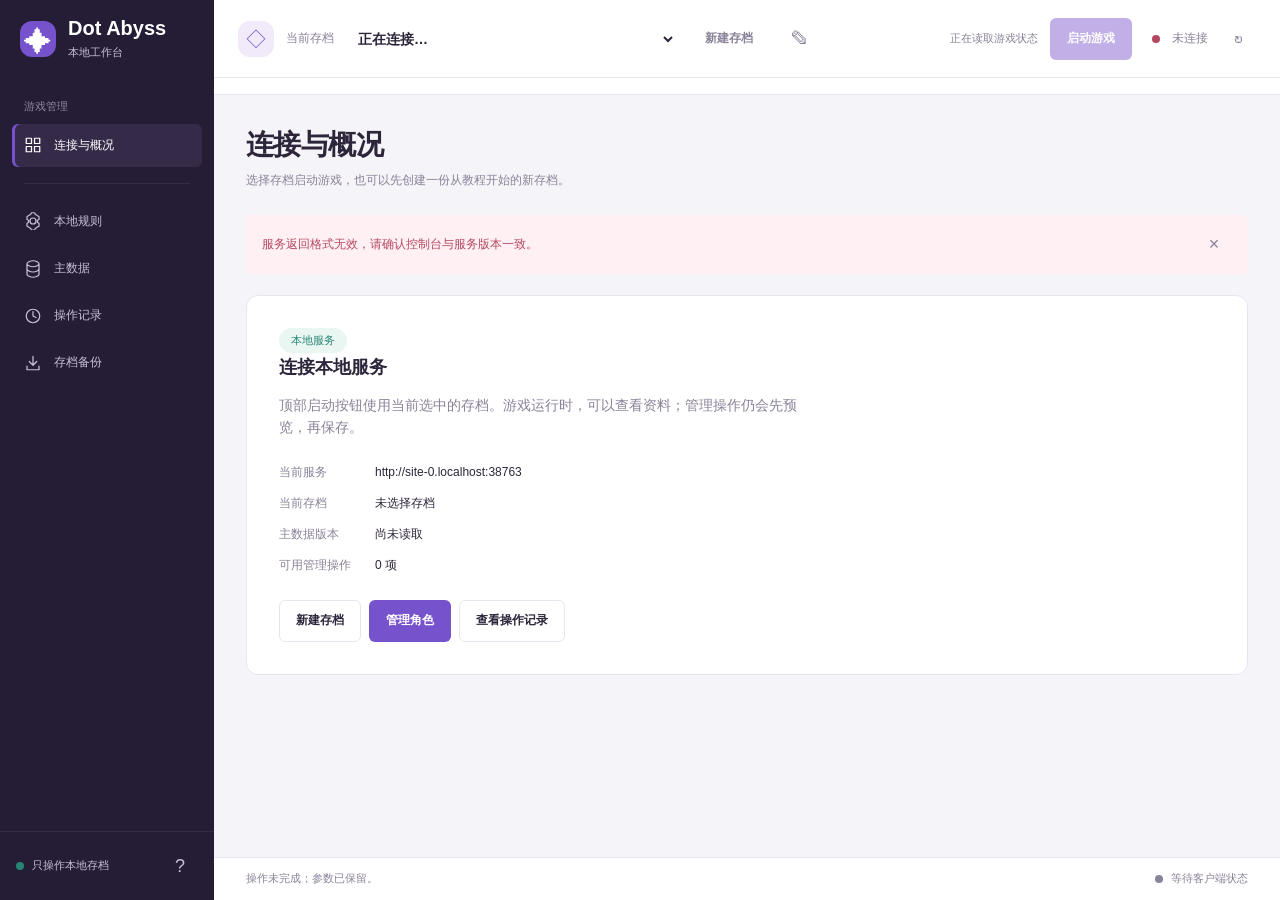
==== console/web/index.html @ f557e8e4 "Add local server, launcher and translation integration" ====
<!doctype html>
<html lang="zh-CN">
  <head>
    <meta charset="utf-8" />
    <meta name="viewport" content="width=device-width, initial-scale=1" />
    <meta name="color-scheme" content="light" />
    <title>Dot Abyss · 启动器与工作台</title>
    <link rel="stylesheet" href="style.css" />
    <script src="labels.js" defer></script>
    <script src="vocabulary.js" defer></script>
    <script src="launcher.js" defer></script>
    <script src="fields.js" defer></script>
    <script src="demo.js" defer></script>
    <script src="app.js" defer></script>
  </head>
  <body>
    <div class="app-shell">
      <aside class="sidebar">
        <a class="brand" href="#" aria-label="Dot Abyss 本地工作台"
          ><span class="brand-mark" aria-hidden="true">✦</span
          ><span><strong>Dot Abyss</strong><small>本地工作台</small></span></a
        >
        <div class="nav-caption">游戏管理</div>
        <nav id="navigation" aria-label="功能分类"></nav>
        <div class="sidebar-bottom">
          <span class="local-dot"></span><span>只操作本地存档</span
          ><button id="help-button" class="icon-button" aria-label="使用说明">
            ?
          </button>
        </div>
      </aside>
      <div class="app-main">
        <header class="topbar">
          <div class="profile-picker">
            <span class="profile-avatar" aria-hidden="true">◇</span
            ><label for="profile-select">当前存档</label
            ><select id="profile-select" aria-label="选择当前存档">
              <option>正在连接…</option>
            </select>
            <button
              id="create-profile-button"
              class="button ghost"
              type="button"
            >
              新建存档
            </button>
            <button
              id="rename-profile-button"
              class="icon-button"
              type="button"
              title="重命名存档"
              aria-label="重命名存档"
            >
              ✎
            </button>
          </div>
          <div class="launcher-actions">
            <span id="launcher-hint" class="launcher-hint"
              >正在读取游戏状态</span
            >
            <button
              id="launch-game-button"
              class="button primary"
              type="button"
              disabled
            >
              启动游戏
            </button>
          </div>
          <div class="connection">
            <span id="connection-dot" class="status-dot pending"></span
            ><span id="connection-label">连接本地服务</span
            ><button
              id="refresh-button"
              class="icon-button"
              title="刷新（F5）"
              aria-label="刷新"
            >
              ↻
            </button>
          </div>
        </header>
        <div
          id="profile-context"
          class="profile-context"
          aria-live="polite"
        ></div>
        <div id="demo-banner" class="demo-banner" hidden>
          界面演示 · 使用合成数据，所有操作均不会修改真实存档
        </div>
        <main>
          <div class="page-heading">
            <div>
              <h1 id="page-title">连接与概况</h1>
              <p id="page-description">正在读取本地服务支持的管理功能。</p>
            </div>
            <span id="page-count" class="count-badge" hidden></span>
          </div>
          <div id="error-banner" class="error-banner" role="alert" hidden>
            <span id="error-message"></span
            ><button
              id="dismiss-error"
              class="icon-button"
              aria-label="关闭提示"
            >
              ×
            </button>
          </div>
          <div id="workspace" aria-live="polite"></div>
        </main>
        <footer class="statusbar">
          <span id="status-message">正在初始化工作台…</span
          ><span class="sync"
            ><span id="sync-dot" class="status-dot muted"></span
            ><span id="sync-label">等待客户端状态</span></span
          >
        </footer>
      </div>
    </div>
    <dialog id="picker-dialog">
      <div class="dialog-heading">
        <div>
          <h2 id="picker-title">选择内容</h2>
          <p id="picker-subtitle">按名称或 ID 搜索</p>
        </div>
        <button class="icon-button" data-close-dialog aria-label="关闭">
          ×
        </button>
      </div>
      <div class="search-row">
        <input
          id="picker-query"
          type="search"
          placeholder="输入名称或 ID"
        /><button id="picker-search" class="button secondary">搜索</button>
      </div>
      <div id="picker-results" class="picker-results"></div>
      <div class="dialog-footer">
        <span id="picker-count"></span>
        <div>
          <button id="picker-prev" class="button ghost">上一页</button
          ><button id="picker-next" class="button ghost">下一页</button
          ><button id="picker-confirm" class="button primary">填入选择</button>
        </div>
      </div>
    </dialog>
    <dialog id="detail-dialog">
      <div class="dialog-heading">
        <h2 id="detail-title">数据明细</h2>
        <button class="icon-button" data-close-dialog aria-label="关闭">
          ×
        </button>
      </div>
      <pre id="detail-content" class="json-content"></pre>
      <div class="dialog-footer">
        <span>原始字段用于核对；修改请使用对应操作。</span
        ><button class="button secondary" data-close-dialog>关闭</button>
      </div>
    </dialog>
    <dialog id="help-dialog">
      <div class="dialog-heading">
        <h2>让修改可见，也可追溯</h2>
        <button class="icon-button" data-close-dialog aria-label="关闭">
          ×
        </button>
      </div>
      <div class="help-content">
        <p>
          选择存档后，从左侧进入功能，填写参数，先预览再应用。应用后留意底部同步状态。
        </p>
        <p>
          存档数据只读；角色成长、解锁、领取奖励使用各自的操作。主数据和规则有独立的版本校验。
        </p>
        <p>
          当前战斗与整轮远征可能保留入场时的状态。需要切页、重新登录或下一轮生效的修改，会在预览中明确说明。
        </p>
        <p>
          存档备份页支持导出、导入和恢复预览。仅打开备份文件不会覆盖当前进度。
        </p>
        <p>快捷键：F5 刷新，Ctrl+F 搜索当前列表。</p>
      </div>
    </dialog>
    <dialog id="profile-dialog" class="profile-dialog">
      <form id="profile-form">
        <div class="dialog-heading">
          <div>
            <h2 id="profile-dialog-title">新建存档</h2>
            <p id="profile-dialog-description">
              独立保存进度，从新手教程开始。
            </p>
          </div>
          <button
            type="button"
            class="icon-button"
            data-close-dialog
            aria-label="关闭"
          >
            ×
          </button>
        </div>
        <div class="profile-form-fields">
          <label for="profile-label">存档名称</label
          ><input
            id="profile-label"
            name="label"
            maxlength="64"
            required
            autocomplete="off"
            placeholder="例如：第一次冒险"
          />
          <div id="player-name-field">
            <label for="profile-player-name">游戏昵称</label
            ><input
              id="profile-player-name"
              name="player_name"
              maxlength="32"
              autocomplete="off"
              placeholder="可留空"
            />
            <p>
              留空时使用存档名称；名称超过昵称上限时使用“司令官”。存档名称与游戏昵称可以不同。
            </p>
          </div>
          <p
            id="profile-form-error"
            class="profile-form-error"
            role="alert"
            hidden
          ></p>
        </div>
        <div class="dialog-footer">
          <span>已有存档与内部标识保持不变。</span>
          <div>
            <button type="button" class="button secondary" data-close-dialog>
              取消</button
            ><button
              id="save-profile-button"
              class="button primary"
              type="submit"
            >
              创建存档
            </button>
          </div>
        </div>
      </form>
    </dialog>
  </body>
</html>
---- console/web/style.css ----
:root {
  --nav: #241d35;
  --nav-hover: #352b49;
  --nav-text: #c9bfdc;
  --nav-active: #ffffff;
  --page: #f5f4f8;
  --surface: #ffffff;
  --ink: #2d253a;
  --muted: #8a8298;
  --line: #e9e5ee;
  --accent: #7652cc;
  --accent-hover: #6541b8;
  --accent-soft: #f0eafa;
  --green: #258572;
  --green-soft: #eaf6f1;
  --amber: #a77532;
  --amber-soft: #fff5e5;
  --red: #b54860;
  --red-soft: #fff0f3;
  --white: #ffffff;
  --backdrop: #241d3570;
  --space-1: 4px;
  --space-2: 8px;
  --space-3: 12px;
  --space-4: 16px;
  --space-5: 20px;
  --space-6: 24px;
  --space-8: 32px;
  --space-10: 40px;
  --radius-small: 6px;
  --radius: 12px;
  --radius-large: 18px;
  --radius-pill: 999px;
  --border: 1px;
  --focus: 3px;
  --sidebar: 214px;
  --topbar: 78px;
  --statusbar: 42px;
  --list-width: 330px;
  --app-min: 920px;
  --field-min: 220px;
  --dialog-width: 900px;
  --dialog-height: 680px;
  --font-xs: 11px;
  --font-small: 12px;
  --font: 14px;
  --font-medium: 15px;
  --font-large: 18px;
  --font-title: 28px;
  --font-brand: 20px;
  --line-height: 1.6;
  --icon: 18px;
  --avatar: 36px;
  --control: 42px;
  --header-row: 48px;
  --shadow: 0 18px 70px #241d3526;
  --duration: 140ms;
  --disabled-opacity: 0.45;
  --table-height: 440px;
  --cell-min: 7ch;
  --cell-text-min: 12ch;
  --cell-text-max: 32ch;
  --profile-dialog-width: 560px;
  --source-font: 10px;
}
* {
  box-sizing: border-box;
}
body {
  margin: 0;
  background: var(--page);
  color: var(--ink);
  font:
    var(--font) / var(--line-height) "Segoe UI Variable",
    "Microsoft YaHei UI",
    sans-serif;
  font-variant-numeric: tabular-nums;
  min-width: 0;
}
button,
input,
select,
textarea {
  font: inherit;
}
button,
select {
  cursor: pointer;
}
button {
  transition:
    background var(--duration),
    color var(--duration);
}
button:disabled {
  cursor: not-allowed;
  opacity: var(--disabled-opacity);
}
button:focus-visible,
a:focus-visible,
input:focus-visible,
textarea:focus-visible,
select:focus-visible {
  outline: var(--focus) solid var(--accent);
  outline-offset: var(--border);
}
input,
select,
textarea {
  border: var(--border) solid var(--line);
  border-radius: var(--radius-small);
  padding: var(--space-3);
  background: var(--surface);
  color: var(--ink);
  min-width: 0;
}
input:hover,
select:hover,
textarea:hover {
  border-color: var(--muted);
}
input:focus,
select:focus,
textarea:focus {
  border-color: var(--accent);
  outline: none;
  box-shadow: 0 0 0 var(--focus) var(--accent-soft);
}
textarea {
  width: 100%;
  resize: vertical;
  line-height: var(--line-height);
}
input[readonly],
textarea[readonly],
select:disabled {
  background: var(--page);
  color: var(--muted);
}
h1,
h2,
h3,
p {
  margin: 0;
}
h1 {
  font-size: var(--font-title);
  line-height: 1.3;
  font-weight: 650;
  letter-spacing: -0.02em;
}
h2 {
  font-size: var(--font-large);
  font-weight: 650;
}
h3 {
  font-size: var(--font-medium);
  font-weight: 650;
}
svg {
  width: var(--icon);
  height: var(--icon);
  flex-shrink: 0;
  fill: none;
  stroke: currentColor;
  stroke-width: 1.65;
  stroke-linecap: round;
  stroke-linejoin: round;
}
.app-shell {
  display: grid;
  grid-template-columns: var(--sidebar) minmax(0, 1fr);
  min-height: 100vh;
}
.sidebar {
  background: var(--nav);
  color: var(--nav-text);
  display: flex;
  flex-direction: column;
  position: sticky;
  top: 0;
  height: 100vh;
}
.brand {
  display: flex;
  align-items: center;
  gap: var(--space-3);
  height: var(--topbar);
  padding: var(--space-5);
  color: var(--white);
  text-decoration: none;
}
.brand-mark {
  display: grid;
  place-items: center;
  color: var(--white);
  font-size: var(--font-title);
  width: var(--avatar);
  height: var(--avatar);
  background: var(--accent);
  border-radius: var(--radius);
}
.brand strong {
  display: block;
  font-size: var(--font-brand);
  line-height: 1.2;
  font-weight: 650;
}
.brand small {
  color: var(--nav-text);
  font-size: var(--font-xs);
}
.nav-caption {
  color: var(--nav-text);
  opacity: 0.65;
  font-size: var(--font-xs);
  padding: var(--space-5) var(--space-6) var(--space-2);
}
#navigation {
  overflow-y: auto;
  flex: 1;
  padding: 0 var(--space-3) var(--space-4);
  scrollbar-width: thin;
  scrollbar-color: var(--nav-hover) transparent;
}
.nav-button {
  display: flex;
  align-items: center;
  gap: var(--space-3);
  width: 100%;
  border: 0;
  background: transparent;
  color: var(--nav-text);
  text-align: left;
  padding: var(--space-3);
  border-radius: var(--radius-small);
  margin-bottom: var(--space-1);
  font-size: var(--font-small);
}
.nav-button:hover {
  color: var(--white);
  background: var(--nav-hover);
}
.nav-button.active {
  background: var(--nav-hover);
  color: var(--nav-active);
  box-shadow: inset var(--focus) 0 0 var(--accent);
}
.nav-divider {
  height: var(--border);
  background: var(--nav-hover);
  margin: var(--space-4) var(--space-3);
}
.sidebar-bottom {
  display: flex;
  align-items: center;
  gap: var(--space-2);
  padding: var(--space-4);
  font-size: var(--font-xs);
  border-top: var(--border) solid var(--nav-hover);
}
.sidebar-bottom .icon-button {
  margin-left: auto;
  color: var(--nav-text);
}
.local-dot,
.status-dot {
  width: var(--space-2);
  height: var(--space-2);
  border-radius: var(--radius-pill);
  background: var(--green);
  flex-shrink: 0;
}
.status-dot.pending {
  background: var(--amber);
}
.status-dot.error {
  background: var(--red);
}
.status-dot.muted {
  background: var(--muted);
}
.app-main {
  min-width: 0;
  display: flex;
  flex-direction: column;
}
.topbar {
  min-height: var(--topbar);
  display: flex;
  justify-content: space-between;
  align-items: center;
  padding: var(--space-3) var(--space-6);
  border-bottom: var(--border) solid var(--line);
  background: var(--surface);
  gap: var(--space-5);
  flex-wrap: wrap;
}
.profile-picker,
.connection {
  display: flex;
  align-items: center;
  gap: var(--space-3);
  font-size: var(--font-small);
  min-width: 0;
  flex-wrap: wrap;
}
.profile-picker label {
  color: var(--muted);
}
.profile-picker select {
  border: 0;
  font-size: var(--font);
  font-weight: 600;
  width: var(--list-width);
  max-width: 100%;
  min-width: 0;
  padding: var(--space-2);
}
.profile-avatar {
  width: var(--avatar);
  height: var(--avatar);
  display: grid;
  place-items: center;
  border-radius: var(--radius);
  color: var(--accent);
  background: var(--accent-soft);
  font-size: var(--font-brand);
}
.connection {
  color: var(--muted);
}
.launcher-actions {
  display: flex;
  align-items: center;
  gap: var(--space-3);
  margin-left: auto;
  min-width: 0;
}
.launcher-hint {
  font-size: var(--font-xs);
  color: var(--muted);
  max-width: var(--list-width);
  overflow-wrap: anywhere;
}
.profile-context {
  display: flex;
  flex-wrap: wrap;
  align-items: center;
  gap: var(--space-2) var(--space-6);
  padding: var(--space-2) var(--space-6);
  background: var(--surface);
  border-bottom: var(--border) solid var(--line);
  color: var(--muted);
  font-size: var(--font-xs);
  overflow-wrap: anywhere;
}
.profile-context.mismatch {
  color: var(--amber);
  background: var(--amber-soft);
}
.profile-context .button {
  min-height: auto;
  padding: var(--space-1) var(--space-2);
  font-size: inherit;
}
.icon-button {
  display: inline-grid;
  place-items: center;
  width: var(--avatar);
  height: var(--avatar);
  border: 0;
  border-radius: var(--radius-small);
  background: transparent;
  color: var(--muted);
  font-size: var(--font-large);
}
.icon-button:hover {
  background: var(--accent-soft);
  color: var(--accent);
}
main {
  padding: var(--space-8);
  flex: 1;
  min-width: 0;
}
.page-heading {
  display: flex;
  justify-content: space-between;
  gap: var(--space-6);
  align-items: center;
  margin-bottom: var(--space-6);
}
.page-heading p {
  color: var(--muted);
  margin-top: var(--space-2);
  font-size: var(--font-small);
  max-width: 80ch;
}
.count-badge,
.badge {
  display: inline-flex;
  align-items: center;
  gap: var(--space-1);
  color: var(--accent);
  background: var(--accent-soft);
  border-radius: var(--radius-pill);
  padding: var(--space-1) var(--space-3);
  font-size: var(--font-xs);
  white-space: nowrap;
}
.badge.good {
  color: var(--green);
  background: var(--green-soft);
}
.badge.warning {
  color: var(--amber);
  background: var(--amber-soft);
}
.badge.muted {
  color: var(--muted);
  background: var(--page);
}
.workspace-grid {
  display: grid;
  grid-template-columns: minmax(0, var(--list-width)) minmax(0, 1fr);
  gap: var(--space-6);
  align-items: start;
}
.panel {
  border: var(--border) solid var(--line);
  background: var(--surface);
  border-radius: var(--radius);
  overflow: hidden;
  min-width: 0;
}
.panel-header {
  display: flex;
  justify-content: space-between;
  align-items: center;
  gap: var(--space-3);
  padding: var(--space-5) var(--space-6);
  border-bottom: var(--border) solid var(--line);
}
.panel-header p {
  font-size: var(--font-small);
  color: var(--muted);
  margin-top: var(--space-1);
}
.tabs {
  display: flex;
  gap: var(--space-5);
  padding: 0 var(--space-5);
  border-bottom: var(--border) solid var(--line);
  flex-wrap: wrap;
}
.tab {
  border: 0;
  border-bottom: var(--focus) solid transparent;
  color: var(--muted);
  background: transparent;
  padding: var(--space-4) 0;
  font-size: var(--font-small);
}
.tab.active {
  color: var(--accent);
  border-bottom-color: var(--accent);
  font-weight: 600;
}
.list-search {
  padding: var(--space-4);
}
.search-box {
  display: flex;
  align-items: center;
  gap: var(--space-2);
  padding: 0 var(--space-3);
  border: var(--border) solid var(--line);
  border-radius: var(--radius-small);
  color: var(--muted);
  background: var(--page);
}
.search-box input {
  width: 100%;
  border: 0;
  background: transparent;
  padding: var(--space-3) 0;
  box-shadow: none;
  font-size: var(--font-small);
}
.search-box:focus-within {
  border-color: var(--accent);
}
.action-list {
  max-height: calc(
    100vh - var(--topbar) - var(--statusbar) - var(--control) * 5
  );
  min-height: calc(var(--control) * 6);
  overflow-y: auto;
  padding: 0 var(--space-2) var(--space-3);
  scrollbar-width: thin;
}
.action-item {
  display: flex;
  align-items: flex-start;
  gap: var(--space-3);
  width: 100%;
  background: transparent;
  color: var(--ink);
  border: 0;
  text-align: left;
  padding: var(--space-4) var(--space-3);
  border-radius: var(--radius-small);
}
.action-item:hover {
  background: var(--page);
}
.action-item.active {
  background: var(--accent-soft);
}
.action-item.active .action-icon {
  color: var(--accent);
  background: var(--surface);
}
.action-icon {
  flex-shrink: 0;
  display: grid;
  place-items: center;
  width: var(--avatar);
  height: var(--avatar);
  color: var(--muted);
  background: var(--page);
  border-radius: var(--radius-small);
}
.action-copy {
  min-width: 0;
}
.action-copy strong {
  display: block;
  font-size: var(--font-small);
  font-weight: 600;
}
.action-copy small {
  display: block;
  color: var(--muted);
  font-size: var(--font-xs);
  margin-top: var(--space-1);
  line-height: 1.5;
}
.editor-intro {
  padding: var(--space-6);
  border-bottom: var(--border) solid var(--line);
}
.editor-intro-top {
  display: flex;
  align-items: center;
  justify-content: space-between;
  gap: var(--space-3);
}
.editor-intro p {
  color: var(--muted);
  font-size: var(--font-small);
  margin-top: var(--space-3);
}
.form-grid {
  display: grid;
  grid-template-columns: repeat(
    auto-fit,
    minmax(min(var(--field-min), 100%), 1fr)
  );
  gap: var(--space-6) var(--space-5);
  padding: var(--space-6);
}
.field {
  min-width: 0;
}
.field.wide {
  grid-column: 1 / -1;
}
.field label {
  display: block;
  margin-bottom: var(--space-2);
  font-size: var(--font-small);
  font-weight: 600;
}
.field label .required {
  color: var(--accent);
  margin-left: var(--space-1);
}
.field input,
.field select {
  width: 100%;
  height: var(--control);
}
.field small {
  display: block;
  margin-top: var(--space-2);
  color: var(--muted);
  font-size: var(--font-xs);
}
.field .input-combo {
  display: flex;
  gap: var(--space-2);
  align-items: flex-start;
}
.field .input-combo input,
.field .input-combo textarea {
  flex: 1;
}
.field .input-combo button {
  flex-shrink: 0;
}
.field textarea {
  min-height: calc(var(--control) * 2);
  font-family: "Cascadia Code", Consolas, monospace;
  font-size: var(--font-small);
}
.toggle-row {
  display: flex;
  align-items: center;
  gap: var(--space-3);
  height: var(--control);
}
.toggle-row input {
  appearance: none;
  width: var(--control);
  height: var(--space-6);
  border-radius: var(--radius-pill);
  background: var(--line);
  border: 0;
  padding: var(--space-1);
  cursor: pointer;
}
.toggle-row input::before {
  content: "";
  display: block;
  width: var(--space-4);
  height: var(--space-4);
  background: var(--white);
  border-radius: var(--radius-pill);
  transition: transform var(--duration);
}
.toggle-row input:checked {
  background: var(--accent);
}
.toggle-row input:checked::before {
  transform: translateX(calc(var(--control) - var(--space-6)));
}
.toggle-row span {
  color: var(--muted);
  font-size: var(--font-small);
}
.button {
  border: var(--border) solid transparent;
  border-radius: var(--radius-small);
  min-height: var(--control);
  padding: var(--space-2) var(--space-4);
  display: inline-flex;
  align-items: center;
  justify-content: center;
  gap: var(--space-2);
  font-size: var(--font-small);
  font-weight: 600;
  white-space: nowrap;
}
.button.primary {
  color: var(--white);
  background: var(--accent);
}
.button.primary:hover {
  background: var(--accent-hover);
}
.button.secondary {
  color: var(--ink);
  background: var(--surface);
  border-color: var(--line);
}
.button.secondary:hover {
  background: var(--page);
}
.button.ghost {
  background: transparent;
  color: var(--muted);
}
.button.ghost:hover {
  color: var(--accent);
  background: var(--accent-soft);
}
.editor-footer {
  display: flex;
  justify-content: space-between;
  gap: var(--space-3);
  align-items: center;
  border-top: var(--border) solid var(--line);
  padding: var(--space-4) var(--space-6);
  background: var(--surface);
}
.editor-footer p {
  color: var(--muted);
  font-size: var(--font-xs);
  max-width: 40ch;
}
.button-group {
  display: flex;
  gap: var(--space-2);
  flex-wrap: wrap;
}
.empty {
  display: grid;
  place-items: center;
  text-align: center;
  padding: var(--space-10) var(--space-6);
  min-height: calc(var(--control) * 5);
  color: var(--muted);
  gap: var(--space-3);
}
.empty strong {
  color: var(--ink);
  font-size: var(--font-medium);
  font-weight: 600;
}
.empty .empty-icon {
  color: var(--accent);
  width: calc(var(--avatar) * 1.5);
  height: calc(var(--avatar) * 1.5);
  background: var(--accent-soft);
  display: grid;
  place-items: center;
  border-radius: var(--radius-large);
}
.empty .empty-icon svg {
  width: var(--space-6);
  height: var(--space-6);
}
.empty p {
  max-width: 50ch;
  font-size: var(--font-small);
}
.preview {
  padding: var(--space-6);
}
.preview-summary {
  display: flex;
  align-items: center;
  gap: var(--space-3);
  padding-bottom: var(--space-5);
}
.preview-summary svg {
  color: var(--green);
}
.preview-note {
  padding: var(--space-4);
  background: var(--amber-soft);
  color: var(--amber);
  border-radius: var(--radius-small);
  font-size: var(--font-small);
  margin: var(--space-4) 0;
}
.preview-note p + p {
  margin-top: var(--space-2);
}
.preview-args {
  background: var(--page);
  padding: var(--space-4);
  border-radius: var(--radius-small);
  margin-top: var(--space-4);
  max-height: calc(var(--control) * 5);
  overflow: auto;
  font-size: var(--font-small);
  white-space: pre-wrap;
  overflow-wrap: anywhere;
}
.table-wrap {
  width: 100%;
  max-width: 100%;
  min-width: 0;
  max-height: min(var(--table-height), 65vh);
  overflow: auto;
  scrollbar-gutter: stable;
  scrollbar-width: auto;
  scrollbar-color: var(--muted) var(--page);
  overscroll-behavior: contain;
}
.data-table {
  border-collapse: collapse;
  width: max-content;
  min-width: 100%;
  font-size: var(--font-small);
  text-align: left;
  table-layout: auto;
}
.data-table th {
  color: var(--muted);
  font-weight: 500;
  background: var(--page);
  padding: var(--space-3) var(--space-4);
  border-bottom: var(--border) solid var(--line);
  white-space: normal;
  min-width: var(--cell-min);
  max-width: var(--cell-text-max);
  position: sticky;
  top: 0;
}
.data-table td {
  padding: var(--space-3) var(--space-4);
  border-bottom: var(--border) solid var(--line);
  min-width: var(--cell-min);
  max-width: var(--cell-text-max);
  white-space: normal;
  overflow-wrap: anywhere;
  vertical-align: top;
}
.data-table .text-cell {
  min-width: var(--cell-text-min);
}
.data-table .number-cell {
  white-space: nowrap;
  font-variant-numeric: tabular-nums;
}
.data-table tr:last-child td {
  border-bottom: 0;
}
.data-table tr.selectable {
  cursor: pointer;
}
.data-table tr.selectable:hover td {
  background: var(--page);
}
.data-table tr.selected td {
  background: var(--accent-soft);
}
.data-table input[type="checkbox"] {
  accent-color: var(--accent);
}
.search-row {
  display: flex;
  gap: var(--space-3);
  padding: var(--space-4);
  min-width: 0;
  flex-wrap: wrap;
}
.search-row input {
  flex: 1;
  min-width: 0;
}
.search-row select {
  width: 100%;
  max-width: 100%;
}
.source-selector {
  display: grid;
  gap: var(--space-2);
  padding: var(--space-4);
  min-width: 0;
}
.source-selector input,
.source-selector select {
  width: 100%;
  max-width: 100%;
  min-width: 0;
}
.source-key {
  color: var(--muted);
  font-size: var(--font-xs);
  overflow-wrap: anywhere;
}
.pagination {
  display: flex;
  align-items: center;
  justify-content: space-between;
  padding: var(--space-3) var(--space-4);
  border-top: var(--border) solid var(--line);
  color: var(--muted);
  font-size: var(--font-xs);
  gap: var(--space-2);
  flex-wrap: wrap;
}
.read-only-note {
  padding: var(--space-3) var(--space-4);
  color: var(--muted);
  font-size: var(--font-xs);
  border-top: var(--border) solid var(--line);
}
.statusbar {
  min-height: var(--statusbar);
  position: sticky;
  bottom: 0;
  display: flex;
  align-items: center;
  justify-content: space-between;
  gap: var(--space-4);
  padding: var(--space-3) var(--space-8);
  background: var(--surface);
  border-top: var(--border) solid var(--line);
  color: var(--muted);
  font-size: var(--font-xs);
  flex-wrap: wrap;
}
.sync {
  display: flex;
  align-items: center;
  gap: var(--space-2);
  overflow-wrap: anywhere;
}
.error-banner,
.demo-banner {
  display: flex;
  align-items: center;
  justify-content: space-between;
  gap: var(--space-3);
  padding: var(--space-3) var(--space-4);
  background: var(--red-soft);
  color: var(--red);
  border-radius: var(--radius-small);
  margin-bottom: var(--space-5);
  font-size: var(--font-small);
}
.demo-banner {
  justify-content: center;
  background: var(--amber-soft);
  color: var(--amber);
  margin: 0;
  border-radius: 0;
  font-size: var(--font-xs);
}
.overview {
  padding: var(--space-8);
}
.overview p {
  color: var(--muted);
  max-width: 70ch;
  margin-top: var(--space-3);
}
.overview dl {
  display: grid;
  grid-template-columns: auto minmax(0, 1fr);
  gap: var(--space-3) var(--space-6);
  margin: var(--space-6) 0;
  font-size: var(--font-small);
}
.overview dt {
  color: var(--muted);
}
.overview dd {
  margin: 0;
  overflow-wrap: anywhere;
}
.overview .button-group {
  margin-top: var(--space-6);
}
dialog {
  border: 0;
  border-radius: var(--radius-large);
  padding: 0;
  width: min(var(--dialog-width), 90vw);
  max-height: 90vh;
  color: var(--ink);
  box-shadow: var(--shadow);
}
dialog::backdrop {
  background: var(--backdrop);
  backdrop-filter: blur(var(--space-1));
}
.dialog-heading {
  display: flex;
  justify-content: space-between;
  align-items: start;
  gap: var(--space-4);
  padding: var(--space-6);
  border-bottom: var(--border) solid var(--line);
}
.dialog-heading p {
  font-size: var(--font-small);
  color: var(--muted);
  margin-top: var(--space-1);
}
.dialog-footer {
  display: flex;
  justify-content: space-between;
  align-items: center;
  gap: var(--space-4);
  padding: var(--space-4) var(--space-6);
  border-top: var(--border) solid var(--line);
  color: var(--muted);
  font-size: var(--font-xs);
}
.dialog-footer > div {
  display: flex;
  gap: var(--space-2);
}
.picker-results {
  max-height: calc(var(--dialog-height) - var(--control) * 4);
  min-height: calc(var(--control) * 4);
  overflow: visible;
  min-width: 0;
}
.picker-results .table-wrap {
  max-height: calc(var(--dialog-height) - var(--control) * 4);
}
.profile-dialog {
  width: min(var(--profile-dialog-width), 90vw);
}
.profile-form-fields {
  display: grid;
  gap: var(--space-3);
  padding: var(--space-6);
}
.profile-form-fields label {
  display: block;
  font-weight: 600;
  font-size: var(--font-small);
}
.profile-form-fields input {
  width: 100%;
  margin-top: var(--space-2);
}
.profile-form-fields p {
  margin-top: var(--space-2);
  color: var(--muted);
  font-size: var(--font-xs);
}
.profile-form-fields .profile-form-error {
  color: var(--red);
  padding: var(--space-3);
  background: var(--red-soft);
  border-radius: var(--radius-small);
}
.json-content {
  margin: 0;
  padding: var(--space-6);
  max-height: calc(var(--dialog-height) - var(--control) * 3);
  overflow: auto;
  font-size: var(--font-small);
  white-space: pre-wrap;
  overflow-wrap: anywhere;
}
.help-content {
  padding: var(--space-6);
}
.help-content p + p {
  margin-top: var(--space-4);
}
.toolbar {
  display: flex;
  gap: var(--space-3);
  flex-wrap: wrap;
  margin-bottom: var(--space-5);
}
.split-vertical {
  display: grid;
  gap: var(--space-5);
}
body.busy {
  cursor: progress;
}
html body [hidden] {
  display: none;
}
@media (max-width: 1100px) {
  .workspace-grid {
    grid-template-columns: minmax(0, 1fr);
  }
  .action-list {
    max-height: calc(var(--control) * 5);
    min-height: 0;
  }
  .launcher-actions {
    margin-left: 0;
  }
  .topbar {
    gap: var(--space-3);
  }
  main {
    padding: var(--space-5);
  }
}
@media (max-width: 700px) {
  .app-shell {
    grid-template-columns: minmax(0, 1fr);
  }
  .sidebar {
    height: auto;
    position: static;
  }
  .brand {
    height: auto;
  }
  #navigation {
    display: flex;
    overflow-x: auto;
    padding: var(--space-2);
  }
  .nav-button {
    flex-shrink: 0;
    width: auto;
    white-space: nowrap;
  }
  .nav-caption,
  .sidebar-bottom,
  .nav-divider {
    display: none;
  }
  .profile-picker {
    width: 100%;
  }
  .profile-picker select {
    flex: 1;
    width: auto;
  }
  .profile-picker label {
    display: none;
  }
  .launcher-actions {
    width: 100%;
    justify-content: space-between;
  }
  .connection {
    width: 100%;
  }
  .editor-footer,
  .dialog-footer {
    align-items: stretch;
    flex-direction: column;
  }
  .statusbar {
    position: static;
  }
}
@media (prefers-reduced-motion: reduce) {
  button,
  .toggle-row input::before {
    transition: none;
  }
}
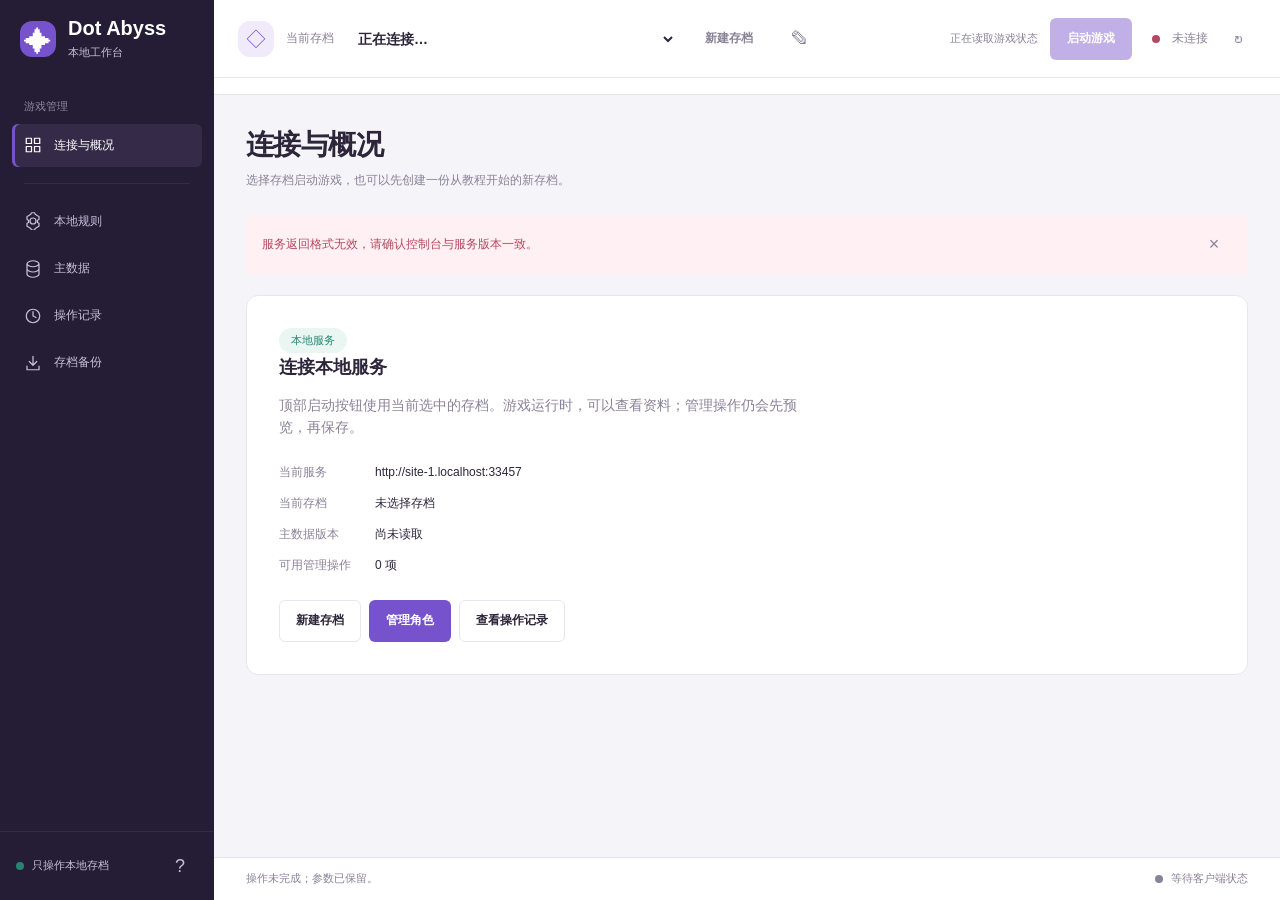
==== commit 4cc55571: "Show game names alongside IDs in the console" ====
--- a/console/web/index.html
+++ b/console/web/index.html
@@ -151,7 +151,14 @@
           ×
         </button>
       </div>
-      <pre id="detail-content" class="json-content"></pre>
+      <details id="detail-names" open hidden>
+        <summary class="detail-section-title">名称对照（只读）</summary>
+        <pre id="detail-display" class="json-content"></pre>
+      </details>
+      <details id="detail-original" open>
+        <summary class="detail-section-title">原始数据</summary>
+        <pre id="detail-content" class="json-content"></pre>
+      </details>
       <div class="dialog-footer">
         <span>原始字段用于核对；修改请使用对应操作。</span
         ><button class="button secondary" data-close-dialog>关闭</button>
--- a/console/web/style.css
+++ b/console/web/style.css
@@ -817,6 +817,16 @@
   white-space: nowrap;
   font-variant-numeric: tabular-nums;
 }
+.reference-value small {
+  display: block;
+  margin-top: var(--space-1);
+  color: var(--muted);
+  font-size: var(--font-xs);
+  font-variant-numeric: tabular-nums;
+}
+.reference-summary {
+  overflow-wrap: anywhere;
+}
 .data-table tr:last-child td {
   border-bottom: 0;
 }
@@ -1025,6 +1035,9 @@
   background: var(--red-soft);
   border-radius: var(--radius-small);
 }
+.detail-section-title {
+  padding: var(--space-4) var(--space-6);
+}
 .json-content {
   margin: 0;
   padding: var(--space-6);
